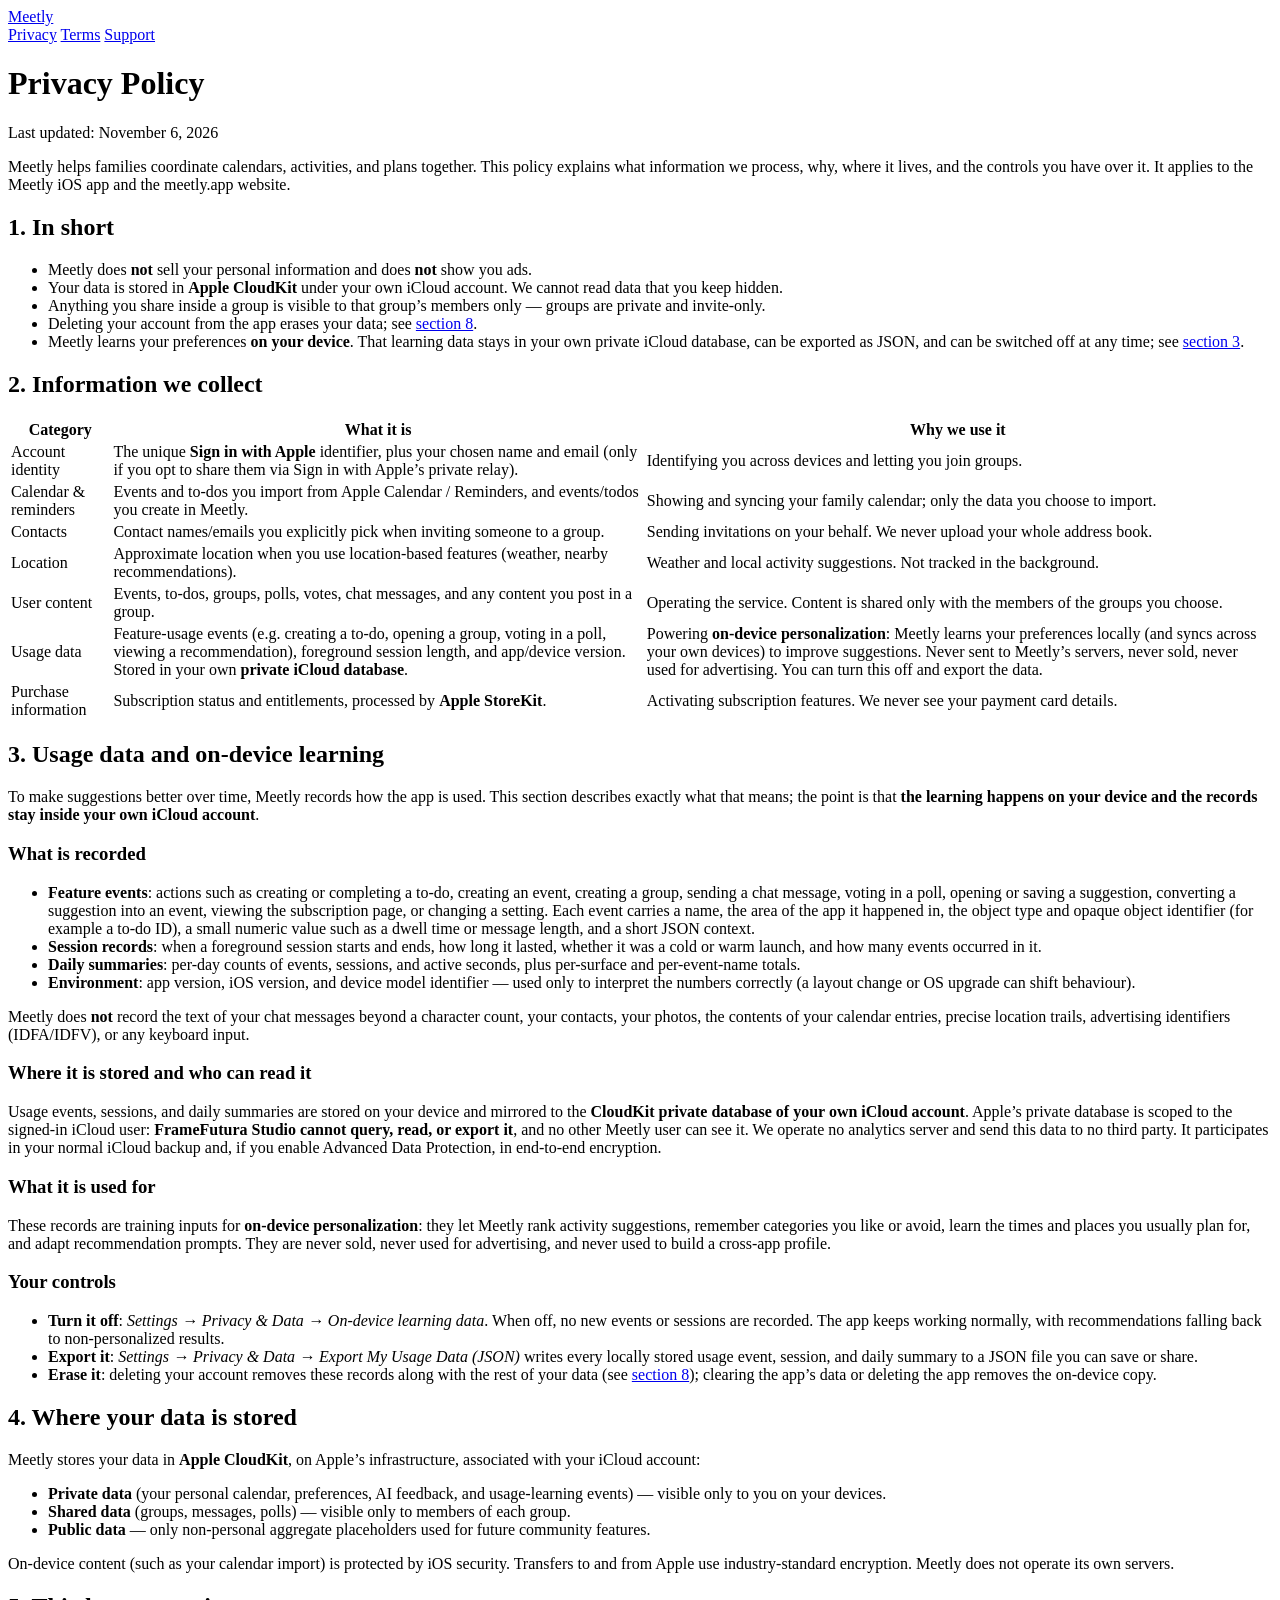
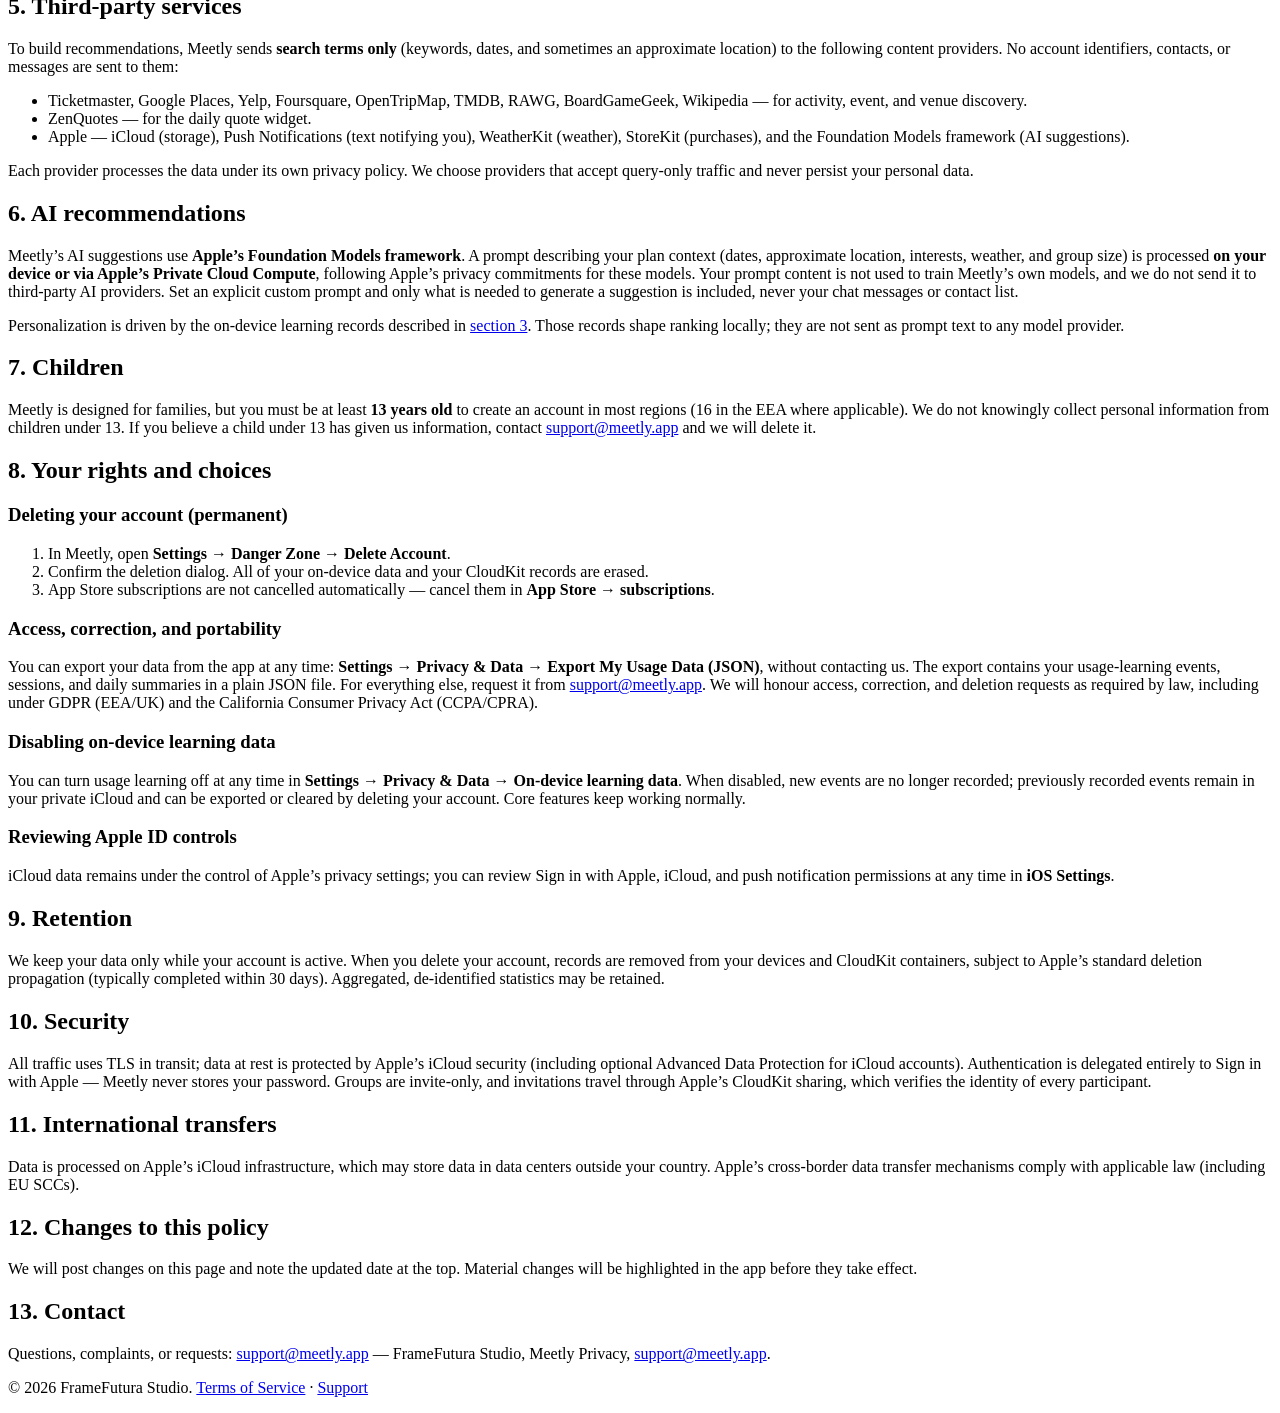
==== privacy/index.html @ 7e8aad9c "Meetly legal and support site" ====
<!doctype html>
<html lang="en">
<head>
<meta charset="utf-8">
<meta name="viewport" content="width=device-width, initial-scale=1">
<title>Privacy Policy — Meetly</title>
<meta name="description" content="Meetly Privacy Policy — what we collect, why, where it is stored, and how to delete it.">
<link rel="icon" href="data:,">
<link rel="stylesheet" href="/meetly-site/assets/site.css">
</head>
<body>
<header class="site-header">
  <a class="brand" href="/meetly-site/">Meetly</a>
  <nav>
    <a href="/meetly-site/privacy/" aria-current="page">Privacy</a>
    <a href="/meetly-site/terms/">Terms</a>
    <a href="/meetly-site/support/">Support</a>
  </nav>
</header>

<main>
  <h1>Privacy Policy</h1>
  <p class="updated">Last updated: November 6, 2026</p>

  <p class="lede">Meetly helps families coordinate calendars, activities, and plans together. This policy explains what information we process, why, where it lives, and the controls you have over it. It applies to the Meetly iOS app and the meetly.app website.</p>

  <h2>1. In short</h2>
  <ul>
    <li>Meetly does <strong>not</strong> sell your personal information and does <strong>not</strong> show you ads.</li>
    <li>Your data is stored in <strong>Apple CloudKit</strong> under your own iCloud account. We cannot read data that you keep hidden.</li>
    <li>Anything you share inside a group is visible to that group&#8217;s members only — groups are private and invite-only.</li>
    <li>Deleting your account from the app erases your data; see <a href="#deletion">section 8</a>.</li>
    <li>Meetly learns your preferences <strong>on your device</strong>. That learning data stays in your own private iCloud database, can be exported as JSON, and can be switched off at any time; see <a href="#learning">section 3</a>.</li>
  </ul>

  <h2>2. Information we collect</h2>
  <table>
    <tr><th>Category</th><th>What it is</th><th>Why we use it</th></tr>
    <tr>
      <td>Account identity</td>
      <td>The unique <strong>Sign in with Apple</strong> identifier, plus your chosen name and email (only if you opt to share them via Sign in with Apple&#8217;s private relay).</td>
      <td>Identifying you across devices and letting you join groups.</td>
    </tr>
    <tr>
      <td>Calendar &amp; reminders</td>
      <td>Events and to-dos you import from Apple Calendar / Reminders, and events/todos you create in Meetly.</td>
      <td>Showing and syncing your family calendar; only the data you choose to import.</td>
    </tr>
    <tr>
      <td>Contacts</td>
      <td>Contact names/emails you explicitly pick when inviting someone to a group.</td>
      <td>Sending invitations on your behalf. We never upload your whole address book.</td>
    </tr>
    <tr>
      <td>Location</td>
      <td>Approximate location when you use location-based features (weather, nearby recommendations).</td>
      <td>Weather and local activity suggestions. Not tracked in the background.</td>
    </tr>
    <tr>
      <td>User content</td>
      <td>Events, to-dos, groups, polls, votes, chat messages, and any content you post in a group.</td>
      <td>Operating the service. Content is shared only with the members of the groups you choose.</td>
    </tr>
    <tr>
      <td>Usage data</td>
      <td>Feature-usage events (e.g. creating a to-do, opening a group, voting in a poll, viewing a recommendation), foreground session length, and app/device version. Stored in your own <strong>private iCloud database</strong>.</td>
      <td>Powering <strong>on-device personalization</strong>: Meetly learns your preferences locally (and syncs across your own devices) to improve suggestions. Never sent to Meetly&#8217;s servers, never sold, never used for advertising. You can turn this off and export the data.</td>
    </tr>
    <tr>
      <td>Purchase information</td>
      <td>Subscription status and entitlements, processed by <strong>Apple StoreKit</strong>.</td>
      <td>Activating subscription features. We never see your payment card details.</td>
    </tr>
  </table>

  <h2 id="learning">3. Usage data and on-device learning</h2>
  <p>To make suggestions better over time, Meetly records how the app is used. This section describes exactly what that means; the point is that <strong>the learning happens on your device and the records stay inside your own iCloud account</strong>.</p>

  <h3>What is recorded</h3>
  <ul>
    <li><strong>Feature events</strong>: actions such as creating or completing a to-do, creating an event, creating a group, sending a chat message, voting in a poll, opening or saving a suggestion, converting a suggestion into an event, viewing the subscription page, or changing a setting. Each event carries a name, the area of the app it happened in, the object type and opaque object identifier (for example a to-do ID), a small numeric value such as a dwell time or message length, and a short JSON context.</li>
    <li><strong>Session records</strong>: when a foreground session starts and ends, how long it lasted, whether it was a cold or warm launch, and how many events occurred in it.</li>
    <li><strong>Daily summaries</strong>: per-day counts of events, sessions, and active seconds, plus per-surface and per-event-name totals.</li>
    <li><strong>Environment</strong>: app version, iOS version, and device model identifier &mdash; used only to interpret the numbers correctly (a layout change or OS upgrade can shift behaviour).</li>
  </ul>
  <p>Meetly does <strong>not</strong> record the text of your chat messages beyond a character count, your contacts, your photos, the contents of your calendar entries, precise location trails, advertising identifiers (IDFA/IDFV), or any keyboard input.</p>

  <h3>Where it is stored and who can read it</h3>
  <p>Usage events, sessions, and daily summaries are stored on your device and mirrored to the <strong>CloudKit private database of your own iCloud account</strong>. Apple&#8217;s private database is scoped to the signed-in iCloud user: <strong>FrameFutura Studio cannot query, read, or export it</strong>, and no other Meetly user can see it. We operate no analytics server and send this data to no third party. It participates in your normal iCloud backup and, if you enable Advanced Data Protection, in end-to-end encryption.</p>

  <h3>What it is used for</h3>
  <p>These records are training inputs for <strong>on-device personalization</strong>: they let Meetly rank activity suggestions, remember categories you like or avoid, learn the times and places you usually plan for, and adapt recommendation prompts. They are never sold, never used for advertising, and never used to build a cross-app profile.</p>

  <h3>Your controls</h3>
  <ul>
    <li><strong>Turn it off</strong>: <em>Settings → Privacy &amp; Data → On-device learning data</em>. When off, no new events or sessions are recorded. The app keeps working normally, with recommendations falling back to non-personalized results.</li>
    <li><strong>Export it</strong>: <em>Settings → Privacy &amp; Data → Export My Usage Data (JSON)</em> writes every locally stored usage event, session, and daily summary to a JSON file you can save or share.</li>
    <li><strong>Erase it</strong>: deleting your account removes these records along with the rest of your data (see <a href="#deletion">section 8</a>); clearing the app&#8217;s data or deleting the app removes the on-device copy.</li>
  </ul>

  <h2>4. Where your data is stored</h2>
  <p>Meetly stores your data in <strong>Apple CloudKit</strong>, on Apple&#8217;s infrastructure, associated with your iCloud account:</p>
  <ul>
    <li><strong>Private data</strong> (your personal calendar, preferences, AI feedback, and usage-learning events) — visible only to you on your devices.</li>
    <li><strong>Shared data</strong> (groups, messages, polls) — visible only to members of each group.</li>
    <li><strong>Public data</strong> — only non-personal aggregate placeholders used for future community features.</li>
  </ul>
  <p>On-device content (such as your calendar import) is protected by iOS security. Transfers to and from Apple use industry-standard encryption. Meetly does not operate its own servers.</p>

  <h2>5. Third-party services</h2>
  <p>To build recommendations, Meetly sends <strong>search terms only</strong> (keywords, dates, and sometimes an approximate location) to the following content providers. No account identifiers, contacts, or messages are sent to them:</p>
  <ul>
    <li>Ticketmaster, Google Places, Yelp, Foursquare, OpenTripMap, TMDB, RAWG, BoardGameGeek, Wikipedia — for activity, event, and venue discovery.</li>
    <li>ZenQuotes — for the daily quote widget.</li>
    <li>Apple &#8212; iCloud (storage), Push Notifications (text notifying you), WeatherKit (weather), StoreKit (purchases), and the Foundation Models framework (AI suggestions).</li>
  </ul>
  <p>Each provider processes the data under its own privacy policy. We choose providers that accept query-only traffic and never persist your personal data.

  <h2>6. AI recommendations</h2>
  <p>Meetly&#8217;s AI suggestions use <strong>Apple&#8217;s Foundation Models framework</strong>. A prompt describing your plan context (dates, approximate location, interests, weather, and group size) is processed <strong>on your device or via Apple&#8217;s Private Cloud Compute</strong>, following Apple&#8217;s privacy commitments for these models. Your prompt content is not used to train Meetly&#8217;s own models, and we do not send it to third-party AI providers. Set an explicit custom prompt and only what is needed to generate a suggestion is included, never your chat messages or contact list.</p>
  <p>Personalization is driven by the on-device learning records described in <a href="#learning">section 3</a>. Those records shape ranking locally; they are not sent as prompt text to any model provider.</p>

  <h2>7. Children</h2>
  <p>Meetly is designed for families, but you must be at least <strong>13 years old</strong> to create an account in most regions (16 in the EEA where applicable). We do not knowingly collect personal information from children under 13. If you believe a child under 13 has given us information, contact <a href="mailto:support@meetly.app">support@meetly.app</a> and we will delete it.</p>

  <h2 id="deletion">8. Your rights and choices</h2>
  <h3>Deleting your account (permanent)</h3>
  <ol>
    <li>In Meetly, open <strong>Settings → Danger Zone → Delete Account</strong>.</li>
    <li>Confirm the deletion dialog. All of your on-device data and your CloudKit records are erased.</li>
    <li>App Store subscriptions are not cancelled automatically — cancel them in <strong>App Store → subscriptions</strong>.</li>
  </ol>
  <h3>Access, correction, and portability</h3>
  <p>You can export your data from the app at any time: <strong>Settings → Privacy &amp; Data → Export My Usage Data (JSON)</strong>, without contacting us. The export contains your usage-learning events, sessions, and daily summaries in a plain JSON file. For everything else, request it from <a href="mailto:support@meetly.app">support@meetly.app</a>. We will honour access, correction, and deletion requests as required by law, including under GDPR (EEA/UK) and the California Consumer Privacy Act (CCPA/CPRA).</p>
  <h3>Disabling on-device learning data</h3>
  <p>You can turn usage learning off at any time in <strong>Settings → Privacy &amp; Data → On-device learning data</strong>. When disabled, new events are no longer recorded; previously recorded events remain in your private iCloud and can be exported or cleared by deleting your account. Core features keep working normally.</p>
  <h3>Reviewing Apple ID controls</h3>
  <p>iCloud data remains under the control of Apple&#8217;s privacy settings; you can review Sign in with Apple, iCloud, and push notification permissions at any time in <strong>iOS Settings</strong>.</p>

  <h2>9. Retention</h2>
  <p>We keep your data only while your account is active. When you delete your account, records are removed from your devices and CloudKit containers, subject to Apple&#8217;s standard deletion propagation (typically completed within 30 days). Aggregated, de-identified statistics may be retained.</p>

  <h2>10. Security</h2>
  <p>All traffic uses TLS in transit; data at rest is protected by Apple&#8217;s iCloud security (including optional Advanced Data Protection for iCloud accounts). Authentication is delegated entirely to Sign in with Apple — Meetly never stores your password. Groups are invite-only, and invitations travel through Apple&#8217;s CloudKit sharing, which verifies the identity of every participant.</p>

  <h2>11. International transfers</h2>
  <p>Data is processed on Apple&#8217;s iCloud infrastructure, which may store data in data centers outside your country. Apple&#8217;s cross-border data transfer mechanisms comply with applicable law (including EU SCCs).</p>

  <h2>12. Changes to this policy</h2>
  <p>We will post changes on this page and note the updated date at the top. Material changes will be highlighted in the app before they take effect.</p>

  <h2>13. Contact</h2>
  <p>Questions, complaints, or requests: <a href="mailto:support@meetly.app">support@meetly.app</a> — FrameFutura Studio, Meetly Privacy, <a href="mailto:support@meetly.app">support@meetly.app</a>.</p>
</main>

<footer class="site-footer">
  <p>© <span id="y">2026</span> FrameFutura Studio. <a href="/meetly-site/terms/">Terms of Service</a> · <a href="/meetly-site/support/">Support</a></p>
</footer>
<script>document.getElementById('y').textContent = new Date().getFullYear();</script>
</body>
</html>
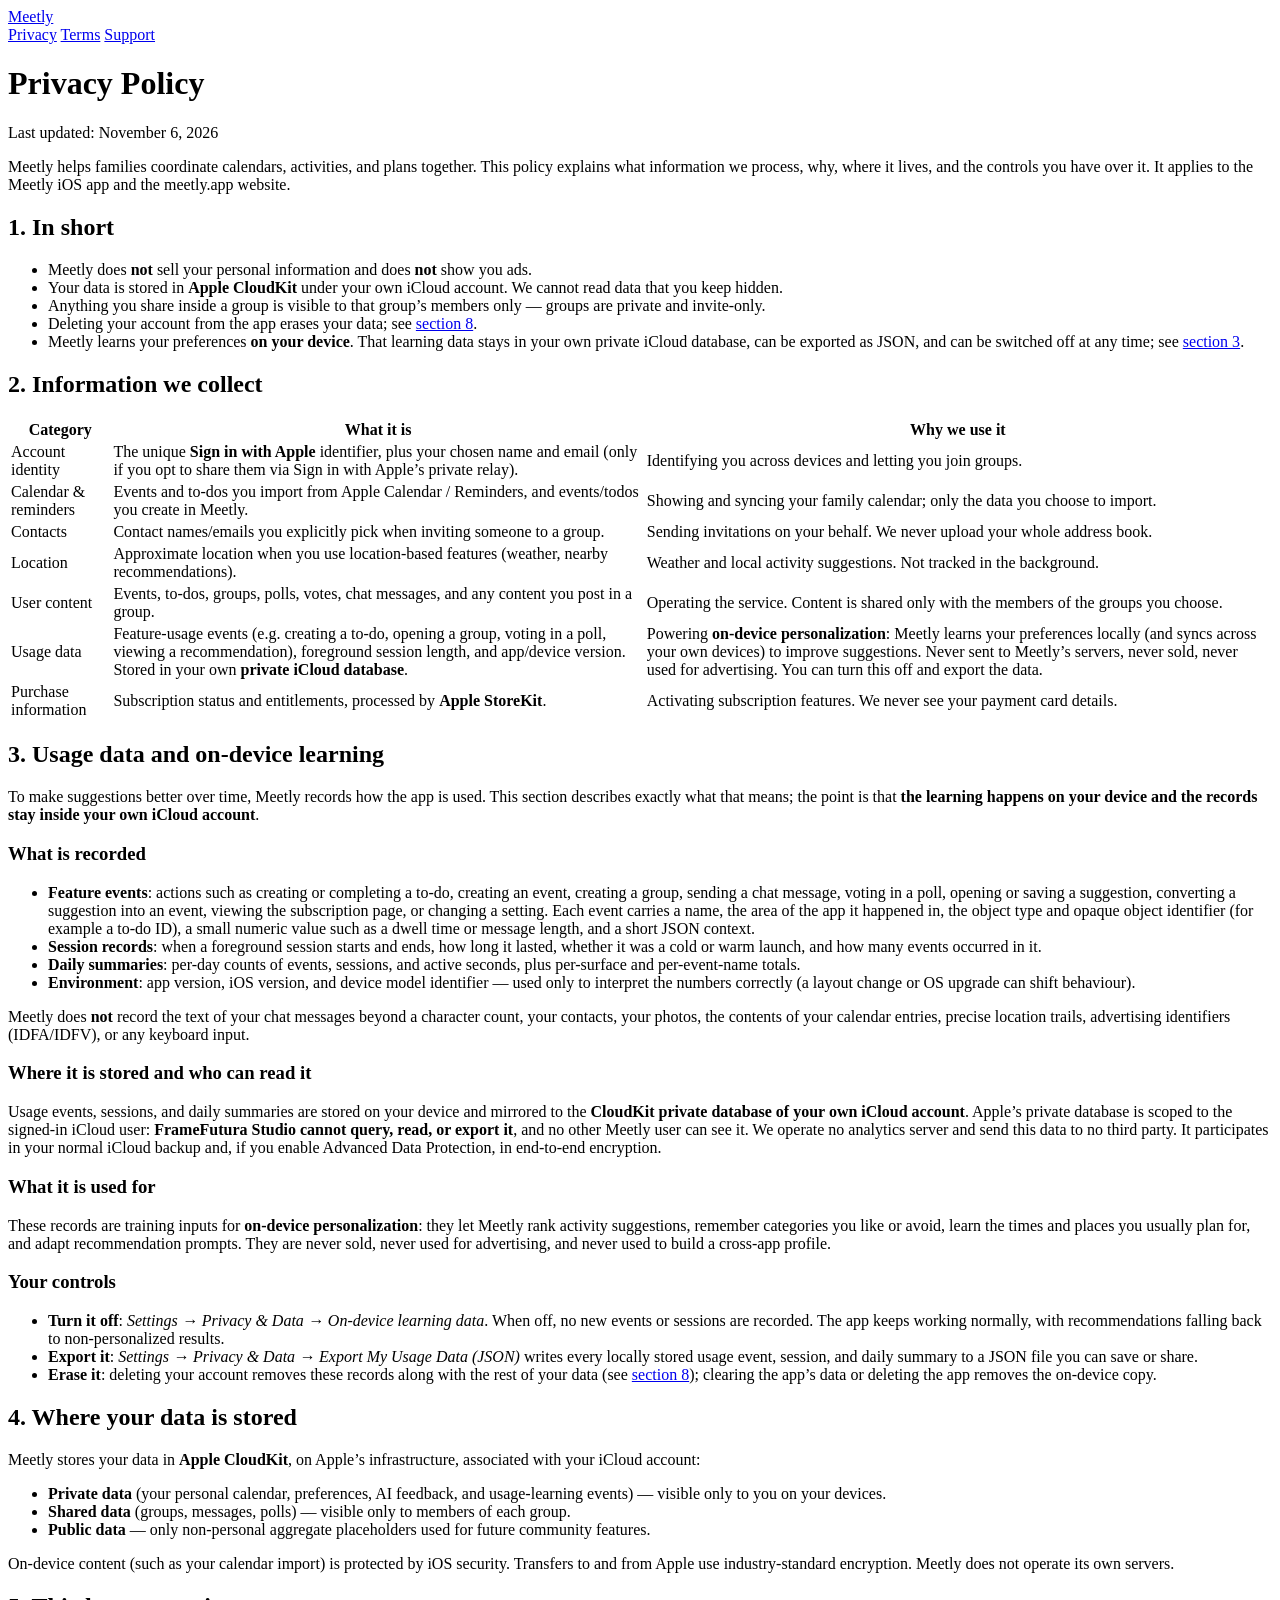
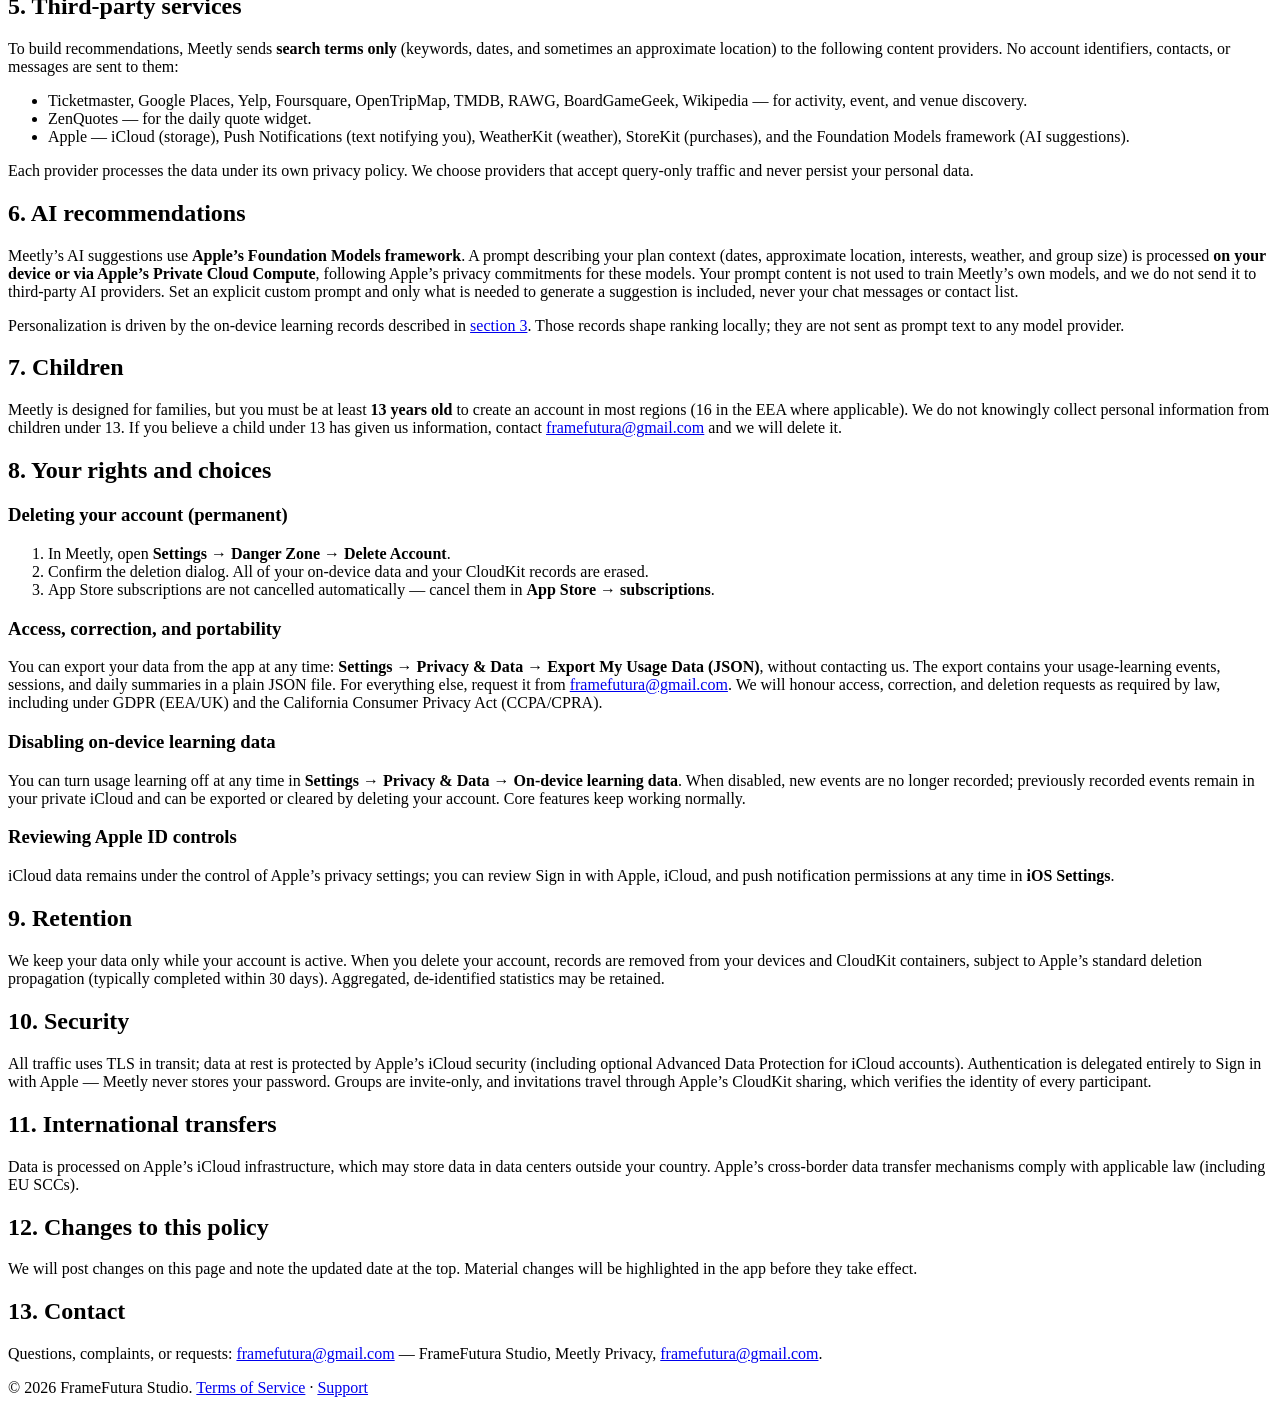
==== commit b3205c40: "Use framefutura@gmail.com as contact" ====
--- a/privacy/index.html
+++ b/privacy/index.html
@@ -121,7 +121,7 @@
   <p>Personalization is driven by the on-device learning records described in <a href="#learning">section 3</a>. Those records shape ranking locally; they are not sent as prompt text to any model provider.</p>
 
   <h2>7. Children</h2>
-  <p>Meetly is designed for families, but you must be at least <strong>13 years old</strong> to create an account in most regions (16 in the EEA where applicable). We do not knowingly collect personal information from children under 13. If you believe a child under 13 has given us information, contact <a href="mailto:support@meetly.app">support@meetly.app</a> and we will delete it.</p>
+  <p>Meetly is designed for families, but you must be at least <strong>13 years old</strong> to create an account in most regions (16 in the EEA where applicable). We do not knowingly collect personal information from children under 13. If you believe a child under 13 has given us information, contact <a href="mailto:framefutura@gmail.com">framefutura@gmail.com</a> and we will delete it.</p>
 
   <h2 id="deletion">8. Your rights and choices</h2>
   <h3>Deleting your account (permanent)</h3>
@@ -131,7 +131,7 @@
     <li>App Store subscriptions are not cancelled automatically — cancel them in <strong>App Store → subscriptions</strong>.</li>
   </ol>
   <h3>Access, correction, and portability</h3>
-  <p>You can export your data from the app at any time: <strong>Settings → Privacy &amp; Data → Export My Usage Data (JSON)</strong>, without contacting us. The export contains your usage-learning events, sessions, and daily summaries in a plain JSON file. For everything else, request it from <a href="mailto:support@meetly.app">support@meetly.app</a>. We will honour access, correction, and deletion requests as required by law, including under GDPR (EEA/UK) and the California Consumer Privacy Act (CCPA/CPRA).</p>
+  <p>You can export your data from the app at any time: <strong>Settings → Privacy &amp; Data → Export My Usage Data (JSON)</strong>, without contacting us. The export contains your usage-learning events, sessions, and daily summaries in a plain JSON file. For everything else, request it from <a href="mailto:framefutura@gmail.com">framefutura@gmail.com</a>. We will honour access, correction, and deletion requests as required by law, including under GDPR (EEA/UK) and the California Consumer Privacy Act (CCPA/CPRA).</p>
   <h3>Disabling on-device learning data</h3>
   <p>You can turn usage learning off at any time in <strong>Settings → Privacy &amp; Data → On-device learning data</strong>. When disabled, new events are no longer recorded; previously recorded events remain in your private iCloud and can be exported or cleared by deleting your account. Core features keep working normally.</p>
   <h3>Reviewing Apple ID controls</h3>
@@ -150,7 +150,7 @@
   <p>We will post changes on this page and note the updated date at the top. Material changes will be highlighted in the app before they take effect.</p>
 
   <h2>13. Contact</h2>
-  <p>Questions, complaints, or requests: <a href="mailto:support@meetly.app">support@meetly.app</a> — FrameFutura Studio, Meetly Privacy, <a href="mailto:support@meetly.app">support@meetly.app</a>.</p>
+  <p>Questions, complaints, or requests: <a href="mailto:framefutura@gmail.com">framefutura@gmail.com</a> — FrameFutura Studio, Meetly Privacy, <a href="mailto:framefutura@gmail.com">framefutura@gmail.com</a>.</p>
 </main>
 
 <footer class="site-footer">
